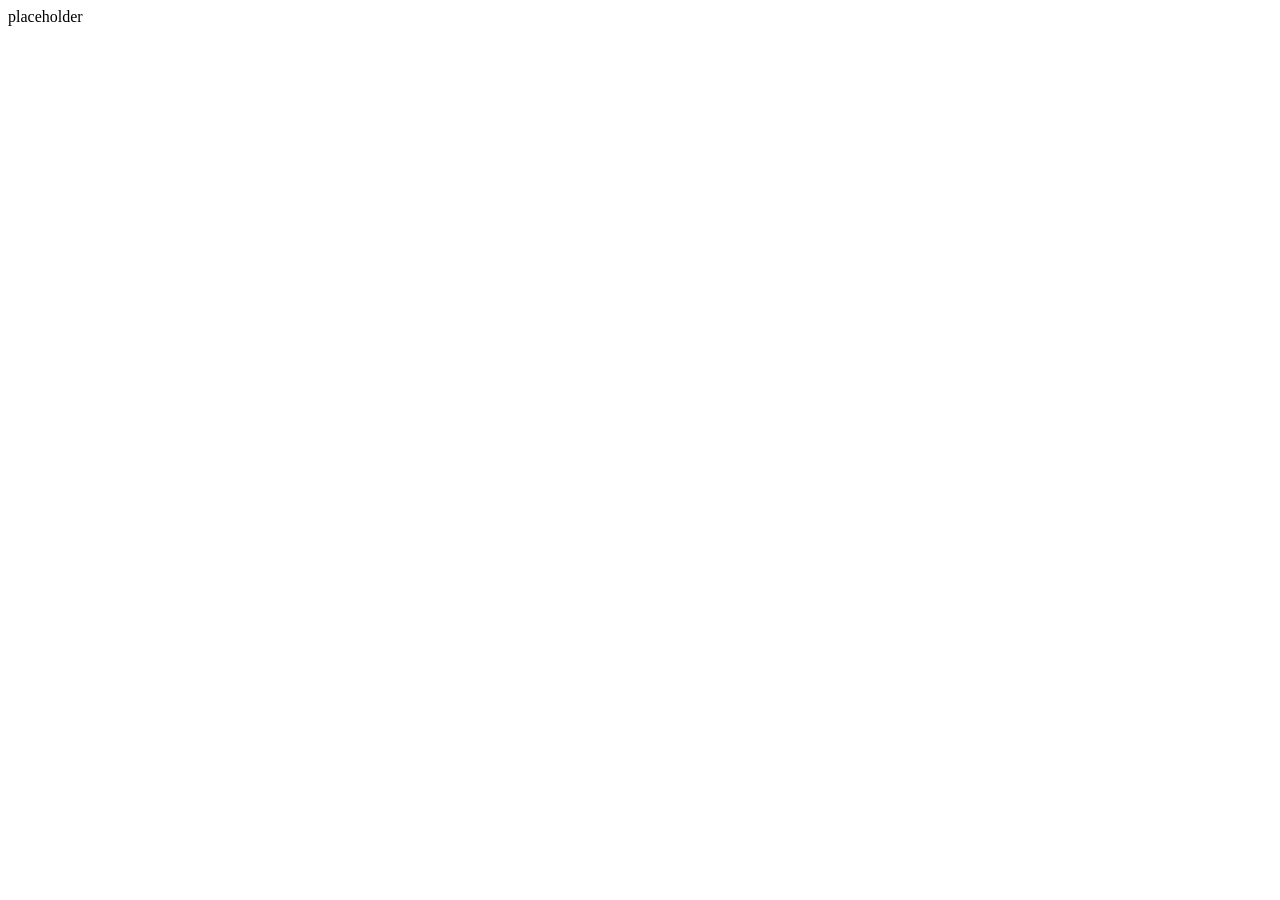
==== produktum/index.html @ 107cc247 "Add files via upload" ====
<!DOCTYPE html>
<html lang="hu">
<head>
  <meta charset="UTF-8">
  <meta name="viewport" content="width=device-width, initial-scale=1.0">
  <title>Kiberbiztonság fiataloknak</title>
</head>
<body>
  placeholder  
</body>
</html>
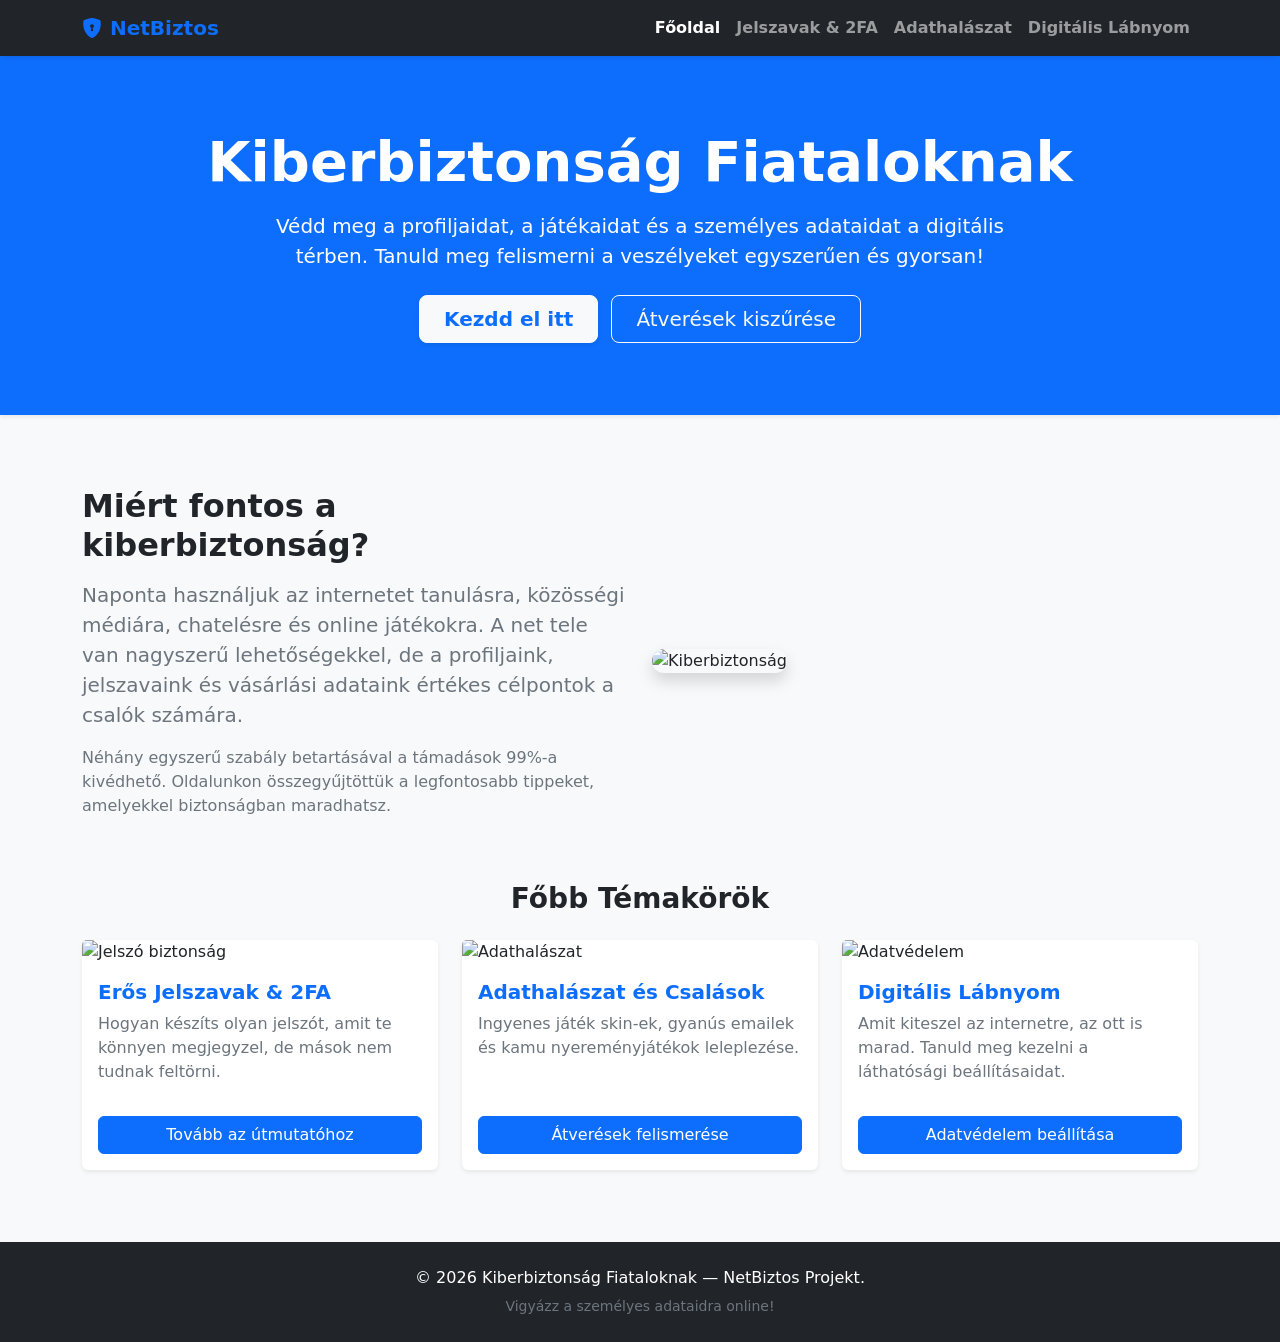
==== commit f4c44ae5: "index oldal feltöltése" ====
--- a/produktum/index.html
+++ b/produktum/index.html
@@ -3,9 +3,106 @@
 <head>
   <meta charset="UTF-8">
   <meta name="viewport" content="width=device-width, initial-scale=1.0">
-  <title>Kiberbiztonság fiataloknak</title>
+  <title>Kiberbiztonság Fiataloknak - Főoldal</title>
+  <!-- Bootstrap 5 CSS -->
+  <link href="https://cdn.jsdelivr.net/npm/bootstrap@5.3.3/dist/css/bootstrap.min.css" rel="stylesheet">
+  <!-- Bootstrap Icons -->
+  <link href="https://cdn.jsdelivr.net/npm/bootstrap-icons@1.11.3/font/bootstrap-icons.min.css" rel="stylesheet">
 </head>
-<body>
-  placeholder  
+<body class="bg-light d-flex flex-column min-vh-100">
+
+  <!-- Navigációs sáv -->
+  <nav class="navbar navbar-expand-lg navbar-dark bg-dark sticky-top shadow-sm">
+    <div class="container">
+      <a class="navbar-brand fw-bold text-primary" href="index.html">
+        <i class="bi bi-shield-lock-fill me-2"></i>NetBiztos
+      </a>
+      <button class="navbar-toggler" type="button" data-bs-toggle="collapse" data-bs-target="#mainNav" aria-controls="mainNav" aria-expanded="false" aria-label="Menü megnyitása">
+        <span class="navbar-toggler-icon"></span>
+      </button>
+      <div class="collapse navbar-collapse" id="mainNav">
+        <ul class="navbar-nav ms-auto mb-2 mb-lg-0 fw-semibold">
+          <li class="nav-item"><a class="nav-link active" href="index.html">Főoldal</a></li>
+          <li class="nav-item"><a class="nav-link" href="passwords.html">Jelszavak & 2FA</a></li>
+          <li class="nav-item"><a class="nav-link" href="phishing.html">Adathalászat</a></li>
+          <li class="nav-item"><a class="nav-link" href="privacy.html">Digitális Lábnyom</a></li>
+        </ul>
+      </div>
+    </div>
+  </nav>
+
+  <!-- Hero szekció -->
+  <header class="bg-primary text-white py-5 mb-5 shadow-sm">
+    <div class="container text-center py-4">
+      <h1 class="display-4 fw-bold mb-3">Kiberbiztonság Fiataloknak</h1>
+      <p class="lead mb-4 col-lg-8 mx-auto">Védd meg a profiljaidat, a játékaidat és a személyes adataidat a digitális térben. Tanuld meg felismerni a veszélyeket egyszerűen és gyorsan!</p>
+      <a href="passwords.html" class="btn btn-light btn-lg fw-bold text-primary shadow-sm px-4 me-2">Kezdd el itt</a>
+      <a href="phishing.html" class="btn btn-outline-light btn-lg px-4">Átverések kiszűrése</a>
+    </div>
+  </header>
+
+  <!-- Fő tartalom -->
+  <main class="container my-4 flex-grow-1">
+    <div class="row mb-5 align-items-center">
+      <div class="col-lg-6 mb-4 mb-lg-0">
+        <h2 class="fw-bold text-dark mb-3">Miért fontos a kiberbiztonság?</h2>
+        <p class="text-secondary fs-5">
+          Naponta használjuk az internetet tanulásra, közösségi médiára, chatelésre és online játékokra. A net tele van nagyszerű lehetőségekkel, de a profiljaink, jelszavaink és vásárlási adataink értékes célpontok a csalók számára.
+        </p>
+        <p class="text-secondary">
+          Néhány egyszerű szabály betartásával a támadások 99%-a kivédhető. Oldalunkon összegyűjtöttük a legfontosabb tippeket, amelyekkel biztonságban maradhatsz.
+        </p>
+      </div>
+      <div class="col-lg-6">
+        <img src="https://images.unsplash.com/photo-1550751827-4bd374c3f58b?w=800" class="img-fluid rounded-4 shadow" alt="Kiberbiztonság">
+      </div>
+    </div>
+
+    <!-- Kártyák a témákhoz -->
+    <h3 class="fw-bold text-center mb-4">Főbb Témakörök</h3>
+    <div class="row g-4 mb-5">
+      <div class="col-md-4">
+        <div class="card h-100 shadow-sm border-0">
+          <img src="https://images.unsplash.com/photo-1614064641938-3bbee52942c7?w=600" class="card-img-top" alt="Jelszó biztonság">
+          <div class="card-body d-flex flex-column">
+            <h5 class="card-title fw-bold text-primary">Erős Jelszavak & 2FA</h5>
+            <p class="card-text text-secondary flex-grow-1">Hogyan készíts olyan jelszót, amit te könnyen megjegyzel, de mások nem tudnak feltörni.</p>
+            <a href="passwords.html" class="btn btn-primary mt-3">Tovább az útmutatóhoz</a>
+          </div>
+        </div>
+      </div>
+      <div class="col-md-4">
+        <div class="card h-100 shadow-sm border-0">
+          <img src="https://images.unsplash.com/photo-1563986768609-322da13575f3?w=600" class="card-img-top" alt="Adathalászat">
+          <div class="card-body d-flex flex-column">
+            <h5 class="card-title fw-bold text-primary">Adathalászat és Csalások</h5>
+            <p class="card-text text-secondary flex-grow-1">Ingyenes játék skin-ek, gyanús emailek és kamu nyereményjátékok leleplezése.</p>
+            <a href="phishing.html" class="btn btn-primary mt-3">Átverések felismerése</a>
+          </div>
+        </div>
+      </div>
+      <div class="col-md-4">
+        <div class="card h-100 shadow-sm border-0">
+          <img src="https://images.unsplash.com/photo-1526374965328-7f61d4dc18c5?w=600" class="card-img-top" alt="Adatvédelem">
+          <div class="card-body d-flex flex-column">
+            <h5 class="card-title fw-bold text-primary">Digitális Lábnyom</h5>
+            <p class="card-text text-secondary flex-grow-1">Amit kiteszel az internetre, az ott is marad. Tanuld meg kezelni a láthatósági beállításaidat.</p>
+            <a href="privacy.html" class="btn btn-primary mt-3">Adatvédelem beállítása</a>
+          </div>
+        </div>
+      </div>
+    </div>
+  </main>
+
+  <!-- Lábléc -->
+  <footer class="bg-dark text-white text-center py-4 mt-auto">
+    <div class="container">
+      <p class="mb-1">&copy; 2026 Kiberbiztonság Fiataloknak — NetBiztos Projekt.</p>
+      <small class="text-secondary">Vigyázz a személyes adataidra online!</small>
+    </div>
+  </footer>
+
+  <!-- Bootstrap 5 JS Bundle -->
+  <script src="https://cdn.jsdelivr.net/npm/bootstrap@5.3.3/dist/js/bootstrap.bundle.min.js"></script>
 </body>
-</html>+</html>
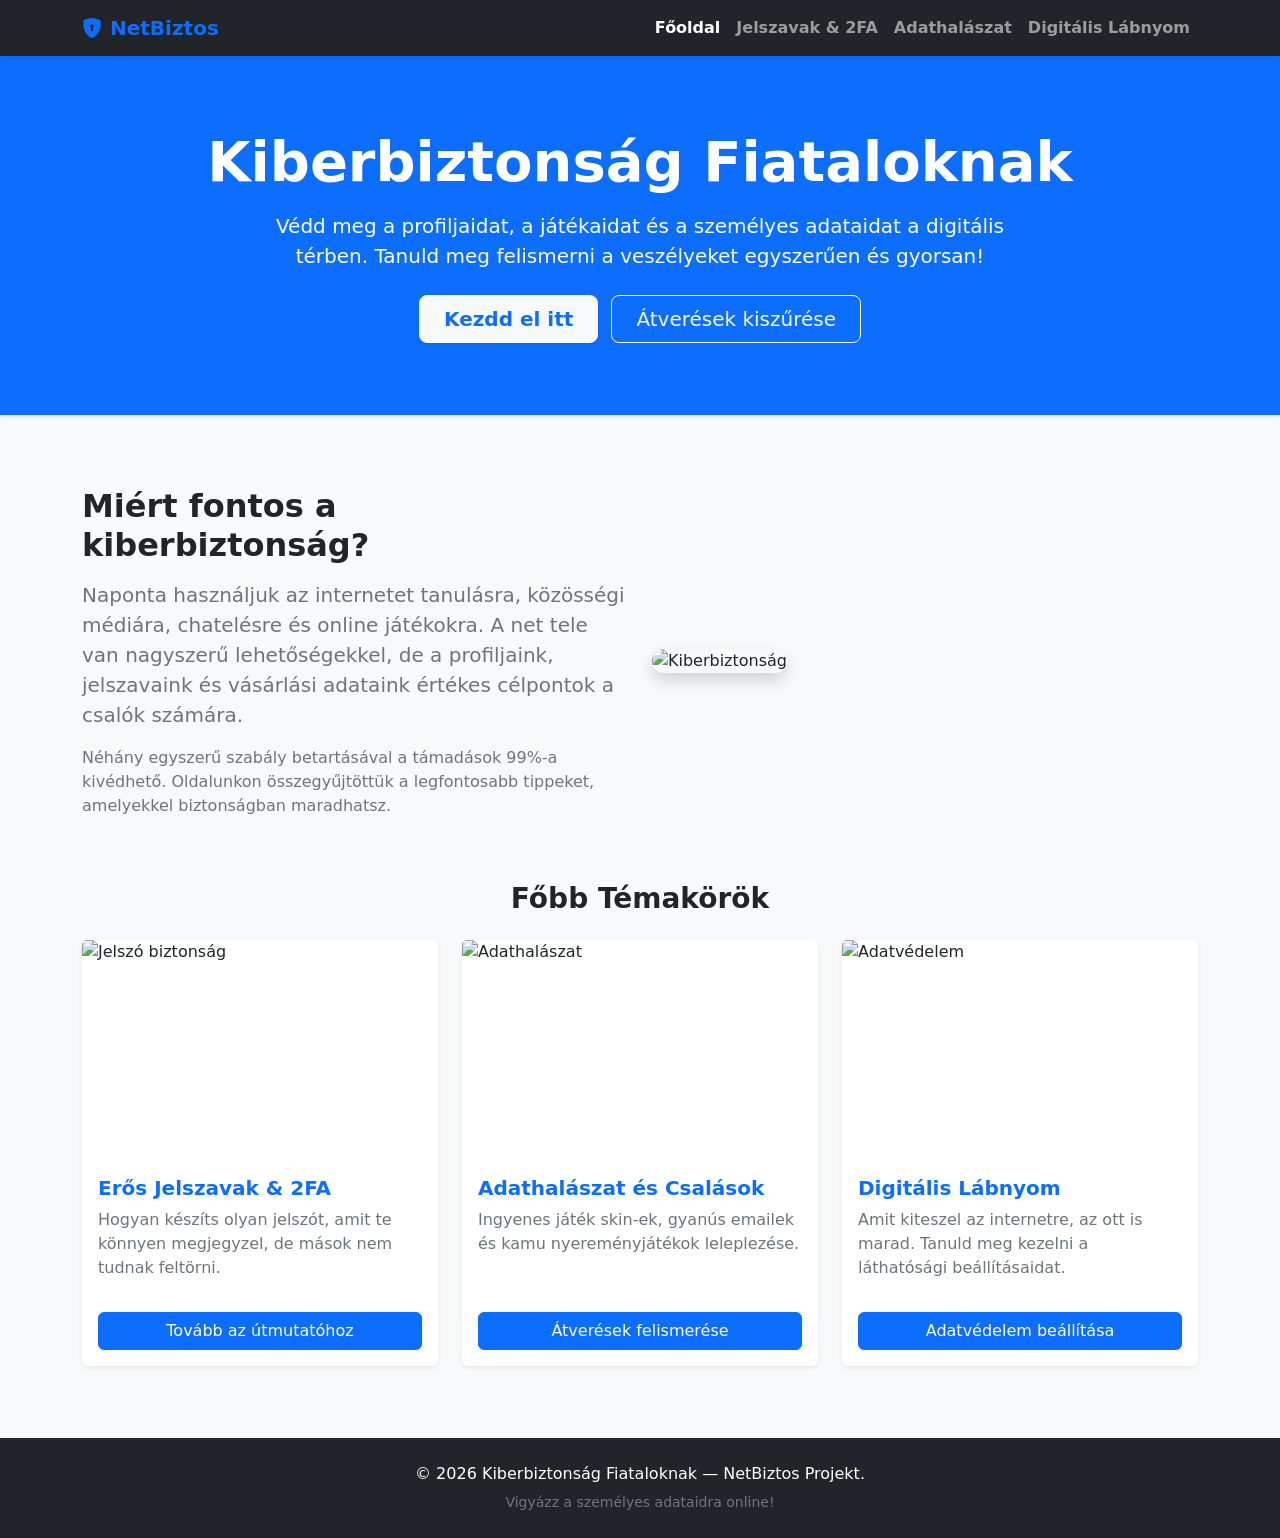
==== commit c11765e5: "Accessibility upgrade" ====
--- a/produktum/index.html
+++ b/produktum/index.html
@@ -8,6 +8,8 @@
   <link href="https://cdn.jsdelivr.net/npm/bootstrap@5.3.3/dist/css/bootstrap.min.css" rel="stylesheet">
   <!-- Bootstrap Icons -->
   <link href="https://cdn.jsdelivr.net/npm/bootstrap-icons@1.11.3/font/bootstrap-icons.min.css" rel="stylesheet">
+  <!-- CSS stylesheet-->
+  <link rel="stylesheet" href="css/style.css">
 </head>
 <body class="bg-light d-flex flex-column min-vh-100">
 
@@ -22,7 +24,7 @@
       </button>
       <div class="collapse navbar-collapse" id="mainNav">
         <ul class="navbar-nav ms-auto mb-2 mb-lg-0 fw-semibold">
-          <li class="nav-item"><a class="nav-link active" href="index.html">Főoldal</a></li>
+          <li class="nav-item"><a class="nav-link active" aria-current="page" href="index.html">Főoldal</a></li>
           <li class="nav-item"><a class="nav-link" href="passwords.html">Jelszavak & 2FA</a></li>
           <li class="nav-item"><a class="nav-link" href="phishing.html">Adathalászat</a></li>
           <li class="nav-item"><a class="nav-link" href="privacy.html">Digitális Lábnyom</a></li>
@@ -60,38 +62,38 @@
 
     <!-- Kártyák a témákhoz -->
     <h3 class="fw-bold text-center mb-4">Főbb Témakörök</h3>
-    <div class="row g-4 mb-5">
-      <div class="col-md-4">
-        <div class="card h-100 shadow-sm border-0">
-          <img src="https://images.unsplash.com/photo-1614064641938-3bbee52942c7?w=600" class="card-img-top" alt="Jelszó biztonság">
-          <div class="card-body d-flex flex-column">
-            <h5 class="card-title fw-bold text-primary">Erős Jelszavak & 2FA</h5>
-            <p class="card-text text-secondary flex-grow-1">Hogyan készíts olyan jelszót, amit te könnyen megjegyzel, de mások nem tudnak feltörni.</p>
-            <a href="passwords.html" class="btn btn-primary mt-3">Tovább az útmutatóhoz</a>
-          </div>
-        </div>
-      </div>
-      <div class="col-md-4">
-        <div class="card h-100 shadow-sm border-0">
-          <img src="https://images.unsplash.com/photo-1563986768609-322da13575f3?w=600" class="card-img-top" alt="Adathalászat">
-          <div class="card-body d-flex flex-column">
-            <h5 class="card-title fw-bold text-primary">Adathalászat és Csalások</h5>
-            <p class="card-text text-secondary flex-grow-1">Ingyenes játék skin-ek, gyanús emailek és kamu nyereményjátékok leleplezése.</p>
-            <a href="phishing.html" class="btn btn-primary mt-3">Átverések felismerése</a>
-          </div>
-        </div>
-      </div>
-      <div class="col-md-4">
-        <div class="card h-100 shadow-sm border-0">
-          <img src="https://images.unsplash.com/photo-1526374965328-7f61d4dc18c5?w=600" class="card-img-top" alt="Adatvédelem">
-          <div class="card-body d-flex flex-column">
-            <h5 class="card-title fw-bold text-primary">Digitális Lábnyom</h5>
-            <p class="card-text text-secondary flex-grow-1">Amit kiteszel az internetre, az ott is marad. Tanuld meg kezelni a láthatósági beállításaidat.</p>
-            <a href="privacy.html" class="btn btn-primary mt-3">Adatvédelem beállítása</a>
-          </div>
-        </div>
-      </div>
-    </div>
+     <div class="row g-4 mb-5">
+       <div class="col-md-4">
+         <div class="card h-100 shadow-sm border-0 card h-100 shadow-sm border-0 topic-card">
+           <img src="https://images.unsplash.com/photo-1614064641938-3bbee52942c7?w=600" class="card-img-top" alt="Jelszó biztonság">
+           <div class="card-body d-flex flex-column">
+             <h5 class="card-title fw-bold text-primary">Erős Jelszavak & 2FA</h5>
+             <p class="card-text text-secondary flex-grow-1">Hogyan készíts olyan jelszót, amit te könnyen megjegyzel, de mások nem tudnak feltörni.</p>
+             <a href="passwords.html" class="btn btn-primary mt-3">Tovább az útmutatóhoz</a>
+           </div>
+         </div>
+       </div>
+       <div class="col-md-4">
+         <div class="card h-100 shadow-sm border-0 card h-100 shadow-sm border-0 topic-card">
+           <img src="https://images.unsplash.com/photo-1563986768609-322da13575f3?w=600" class="card-img-top" alt="Adathalászat">
+           <div class="card-body d-flex flex-column">
+             <h5 class="card-title fw-bold text-primary">Adathalászat és Csalások</h5>
+             <p class="card-text text-secondary flex-grow-1">Ingyenes játék skin-ek, gyanús emailek és kamu nyereményjátékok leleplezése.</p>
+             <a href="phishing.html" class="btn btn-primary mt-3">Átverések felismerése</a>
+           </div>
+         </div>
+       </div>
+       <div class="col-md-4">
+         <div class="card h-100 shadow-sm border-0 card h-100 shadow-sm border-0 topic-card">
+           <img src="https://images.unsplash.com/photo-1526374965328-7f61d4dc18c5?w=600" class="card-img-top" alt="Adatvédelem">
+           <div class="card-body d-flex flex-column">
+             <h5 class="card-title fw-bold text-primary">Digitális Lábnyom</h5>
+             <p class="card-text text-secondary flex-grow-1">Amit kiteszel az internetre, az ott is marad. Tanuld meg kezelni a láthatósági beállításaidat.</p>
+             <a href="privacy.html" class="btn btn-primary mt-3">Adatvédelem beállítása</a>
+           </div>
+         </div>
+       </div>
+     </div>
   </main>
 
   <!-- Lábléc -->
--- a/produktum/css/style.css
+++ b/produktum/css/style.css
@@ -0,0 +1,13 @@
+/*Főoldal témakártyái*/
+.topic-card {
+    transition: transform 0.2s ease, box-shadow 0.2s ease;
+}
+
+.topic-card:hover {
+    transform: translateY(-4px);
+}
+
+.card-img-top {
+    height: 220px;
+    object-fit: cover;
+}
